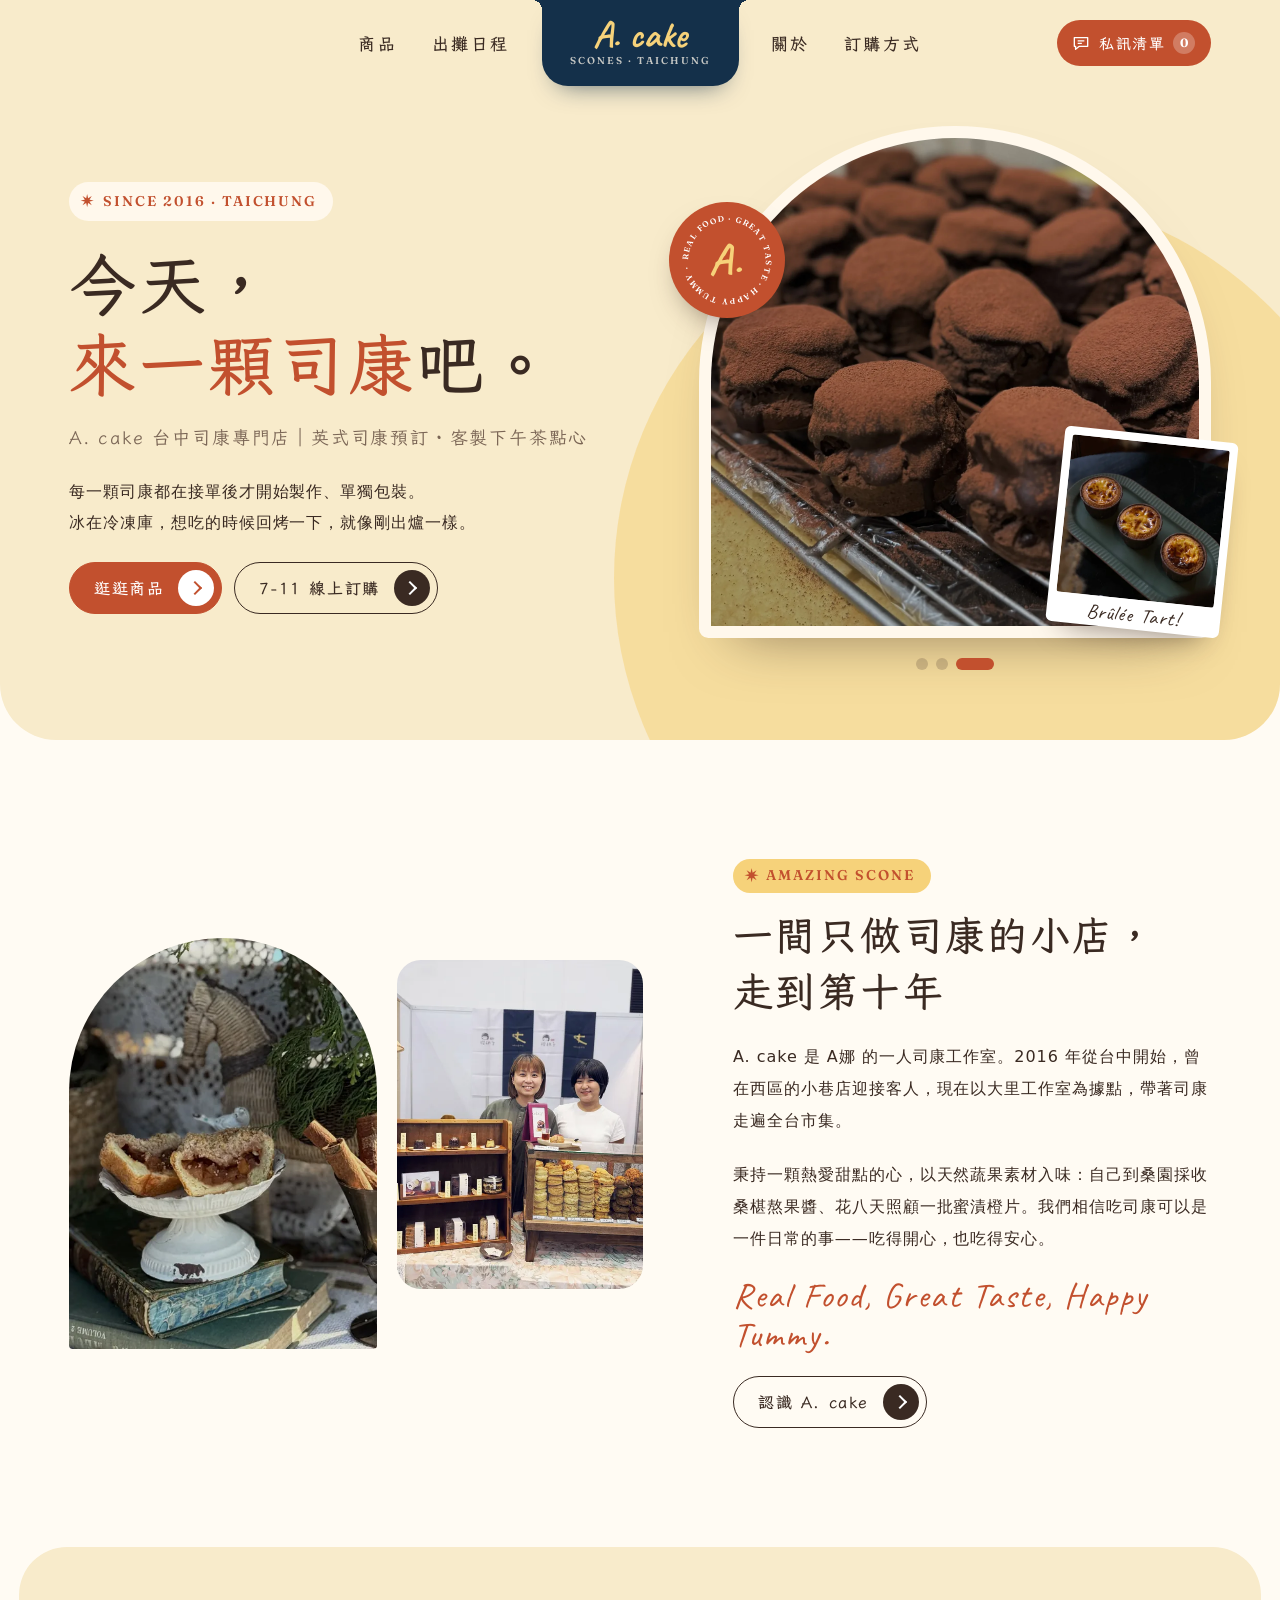
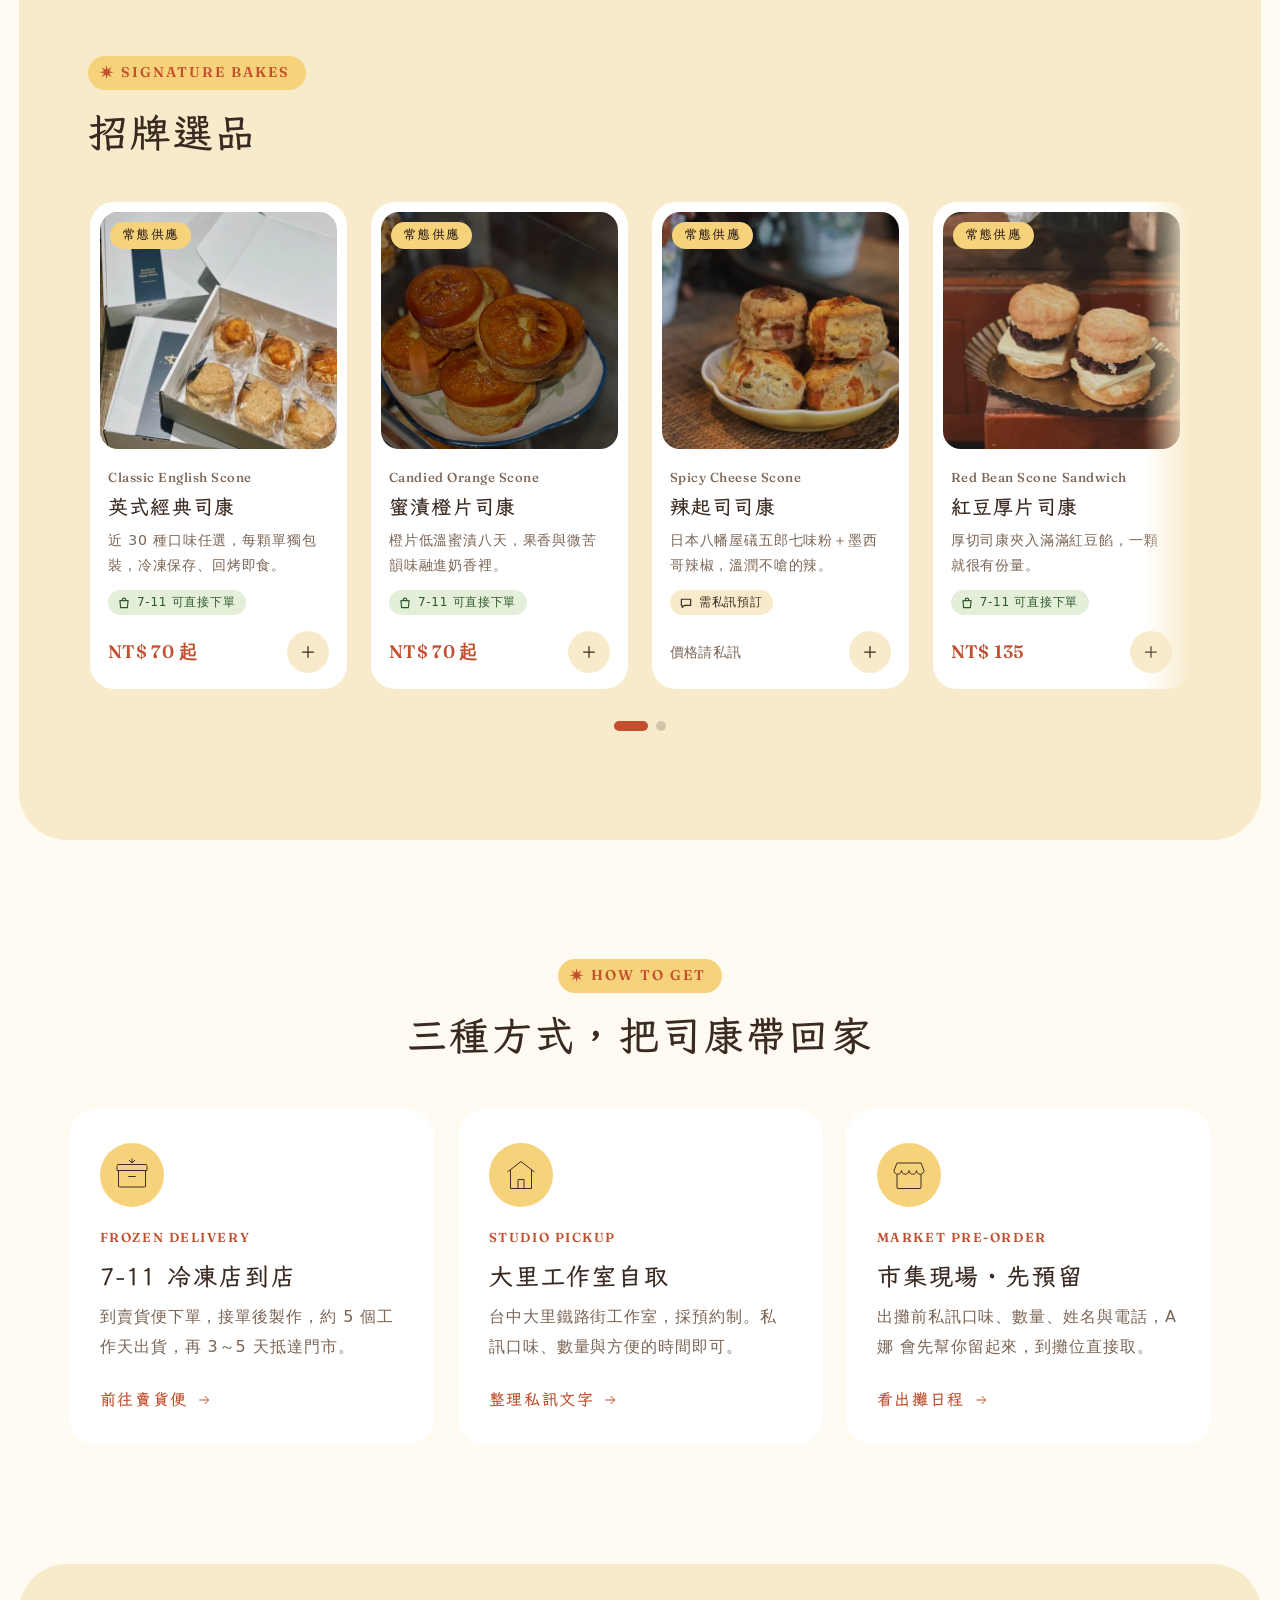
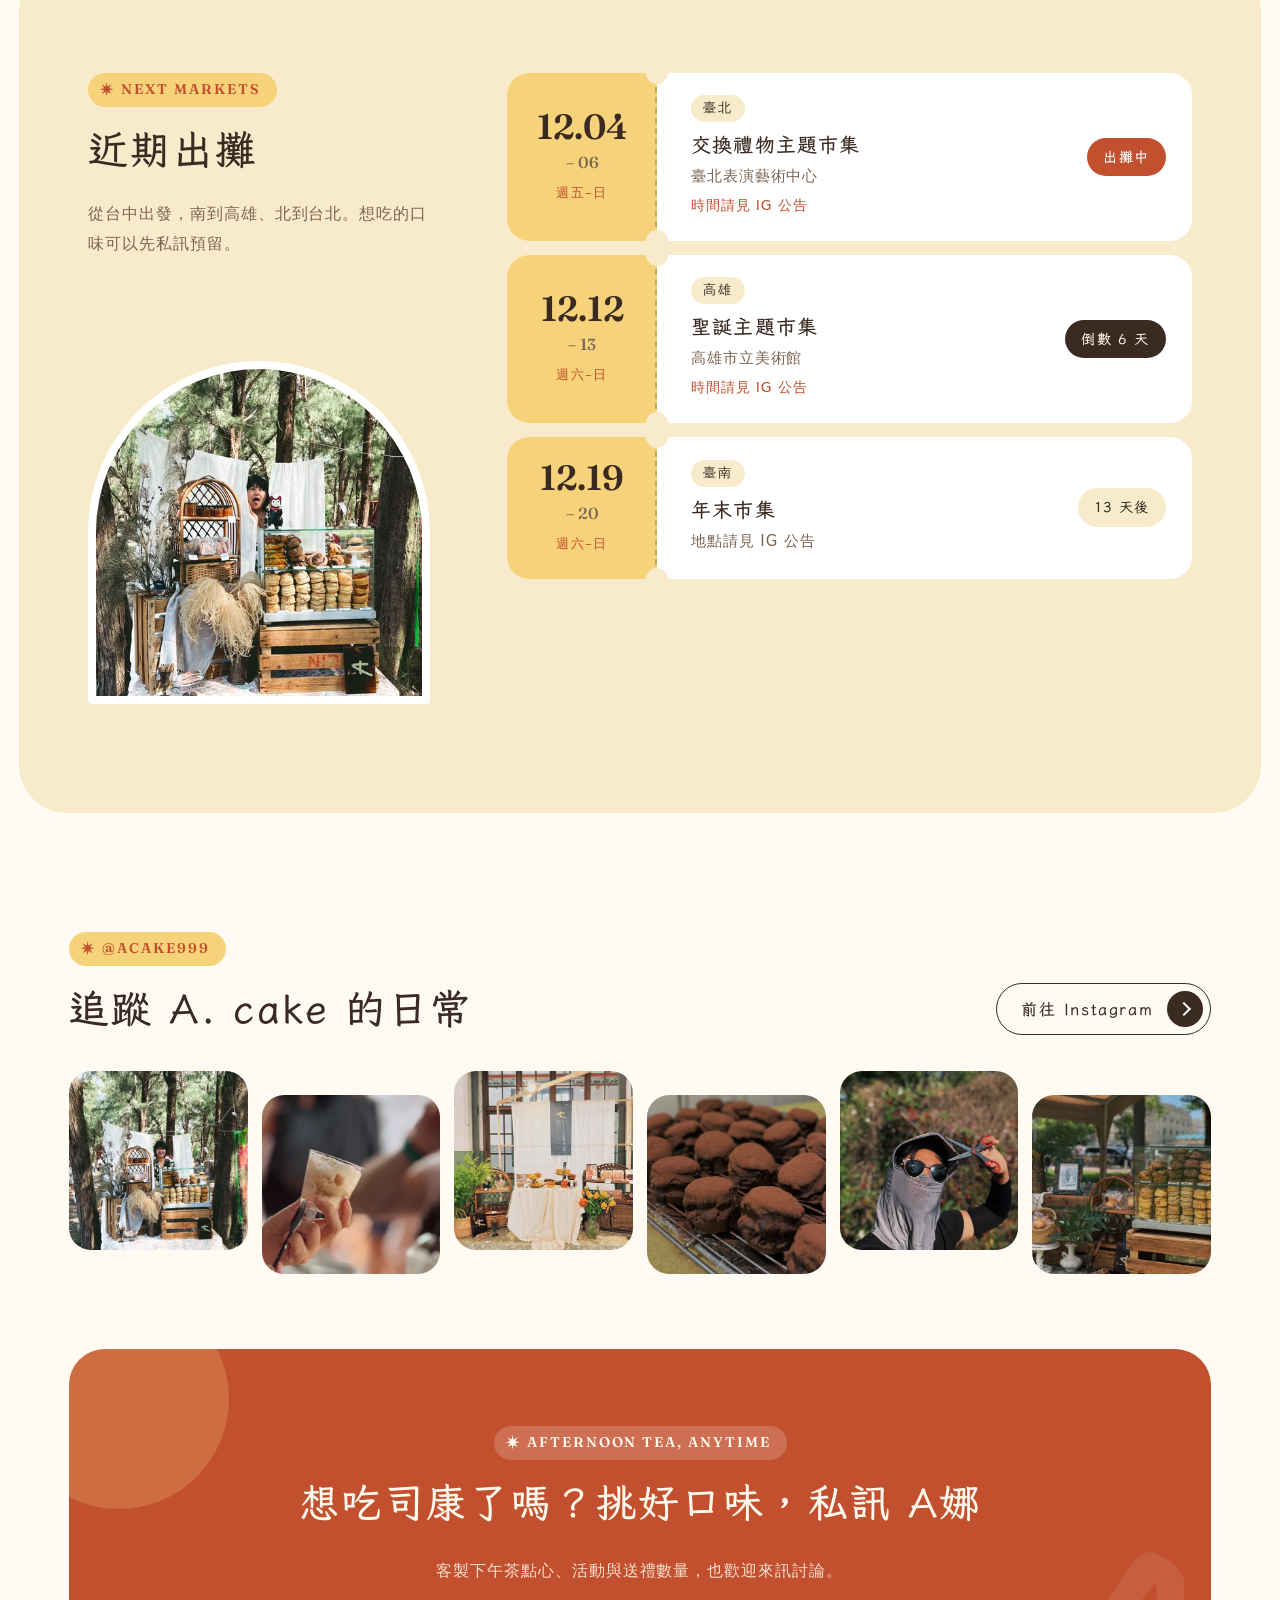
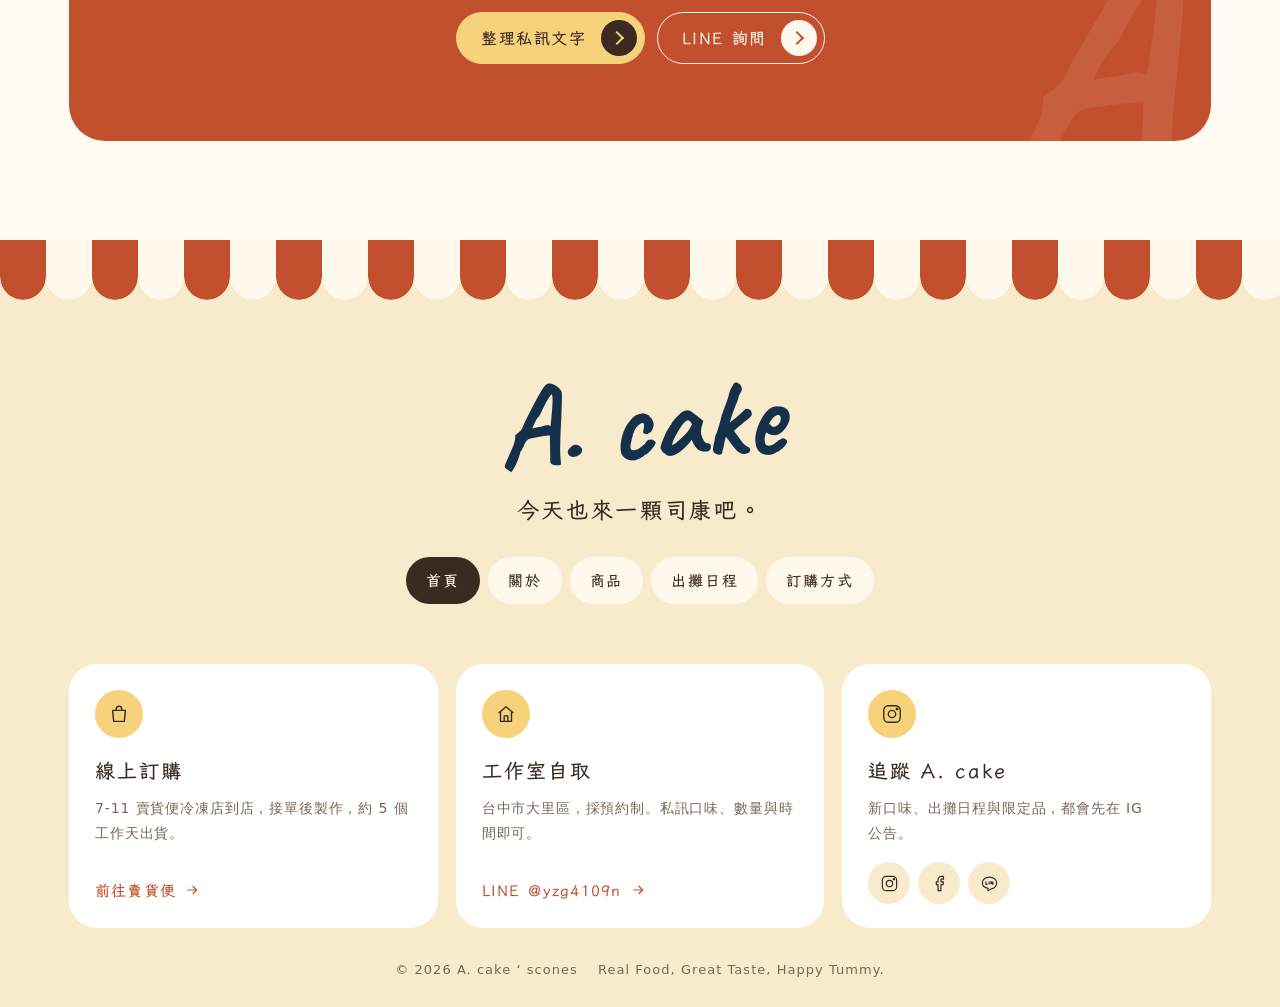
==== index.html @ ebda04af "A. cake 網站：首頁、商品、出攤日程、訂購方式、關於 - 商品資料 data/products.json、出攤日程 data/markets.json，Pages CMS 後台可編輯 - Git" ====
<!DOCTYPE html>
<html lang="zh-Hant-TW">
<head>
	<meta charset="UTF-8">
	<meta http-equiv="refresh" content="0; url=html/index.html">
	<title>A. cake ‘ scones</title>
	<link rel="icon" href="image/icon/icon-48.png" sizes="48x48" type="image/png">
	<link rel="icon" href="image/icon/icon-96.png" sizes="96x96" type="image/png">
	<link rel="icon" href="image/icon/icon-192.png" sizes="192x192" type="image/png">
	<link rel="apple-touch-icon" href="image/icon/icon-180.png">
	<link rel="canonical" href="html/index.html">
</head>
<body>
	<p><a href="html/index.html">前往 A. cake 網站</a></p>
	<script>location.replace('html/index.html');</script>
</body>
</html>
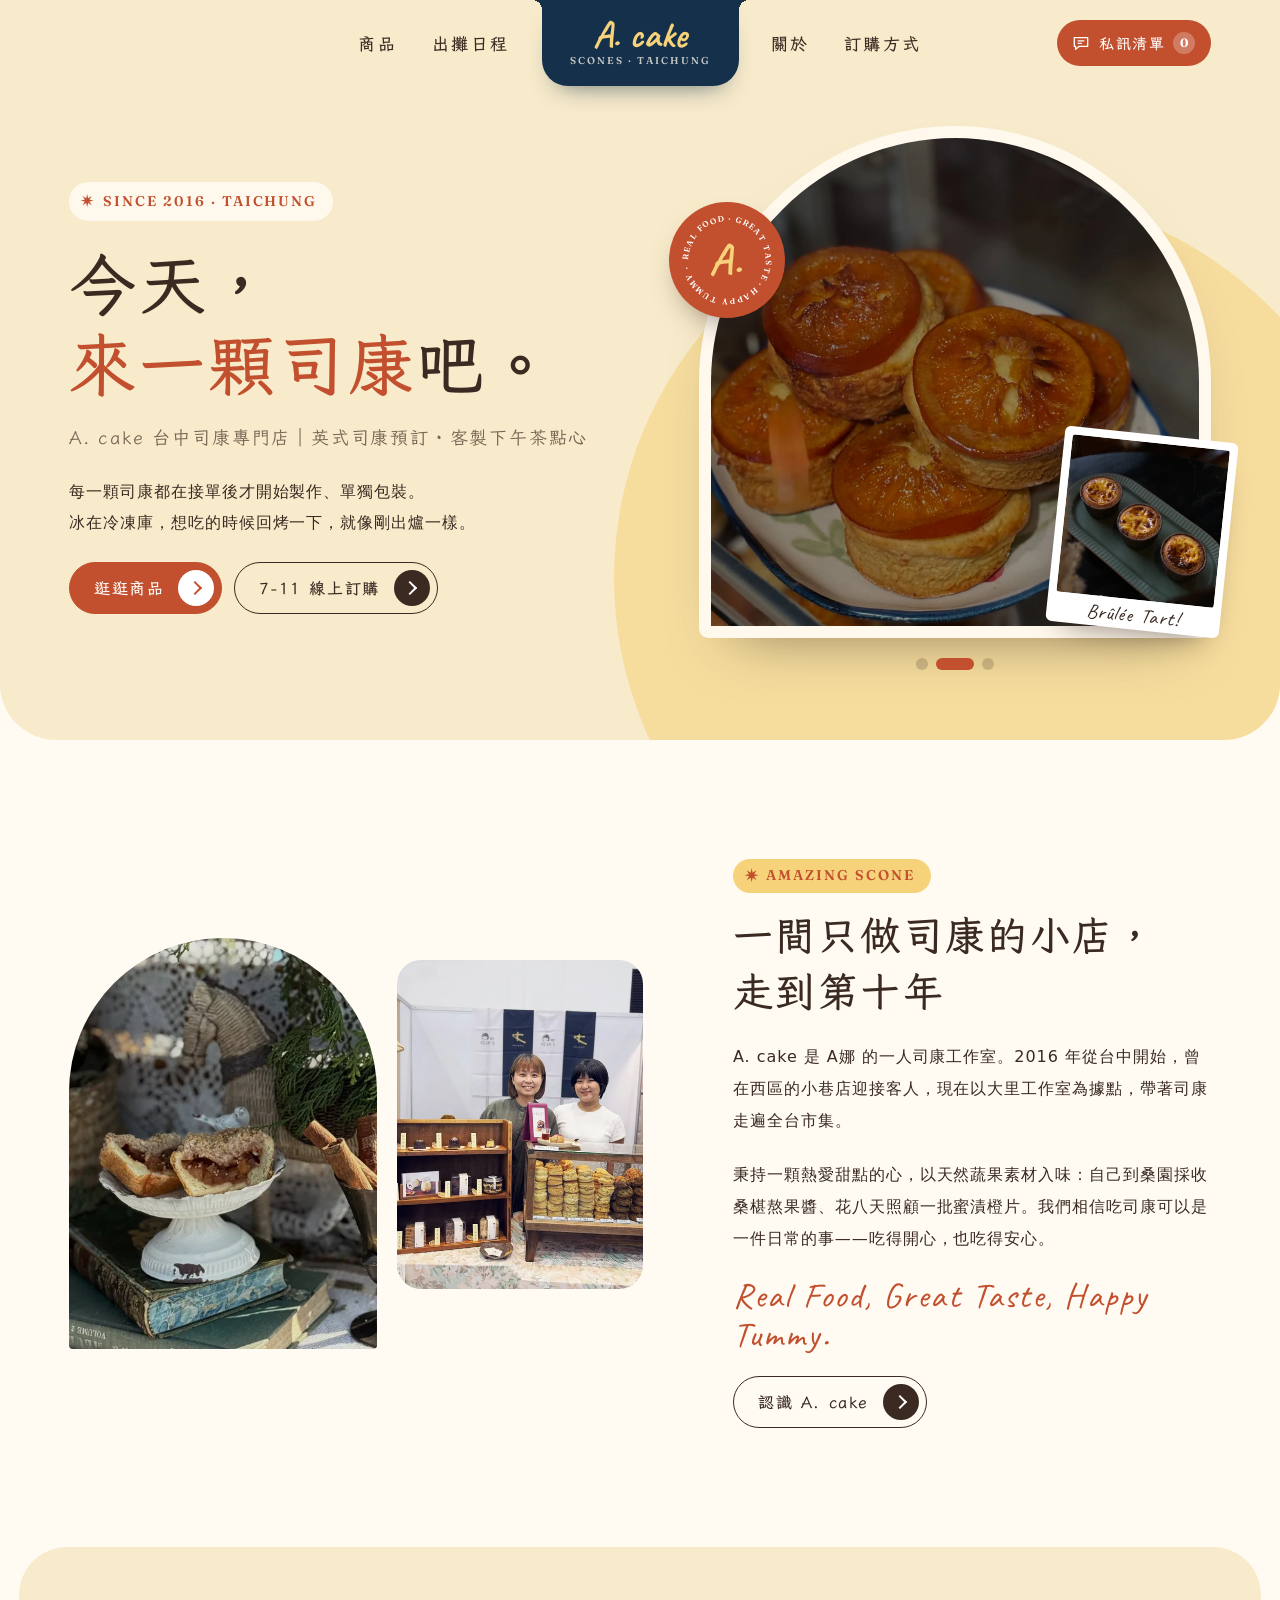
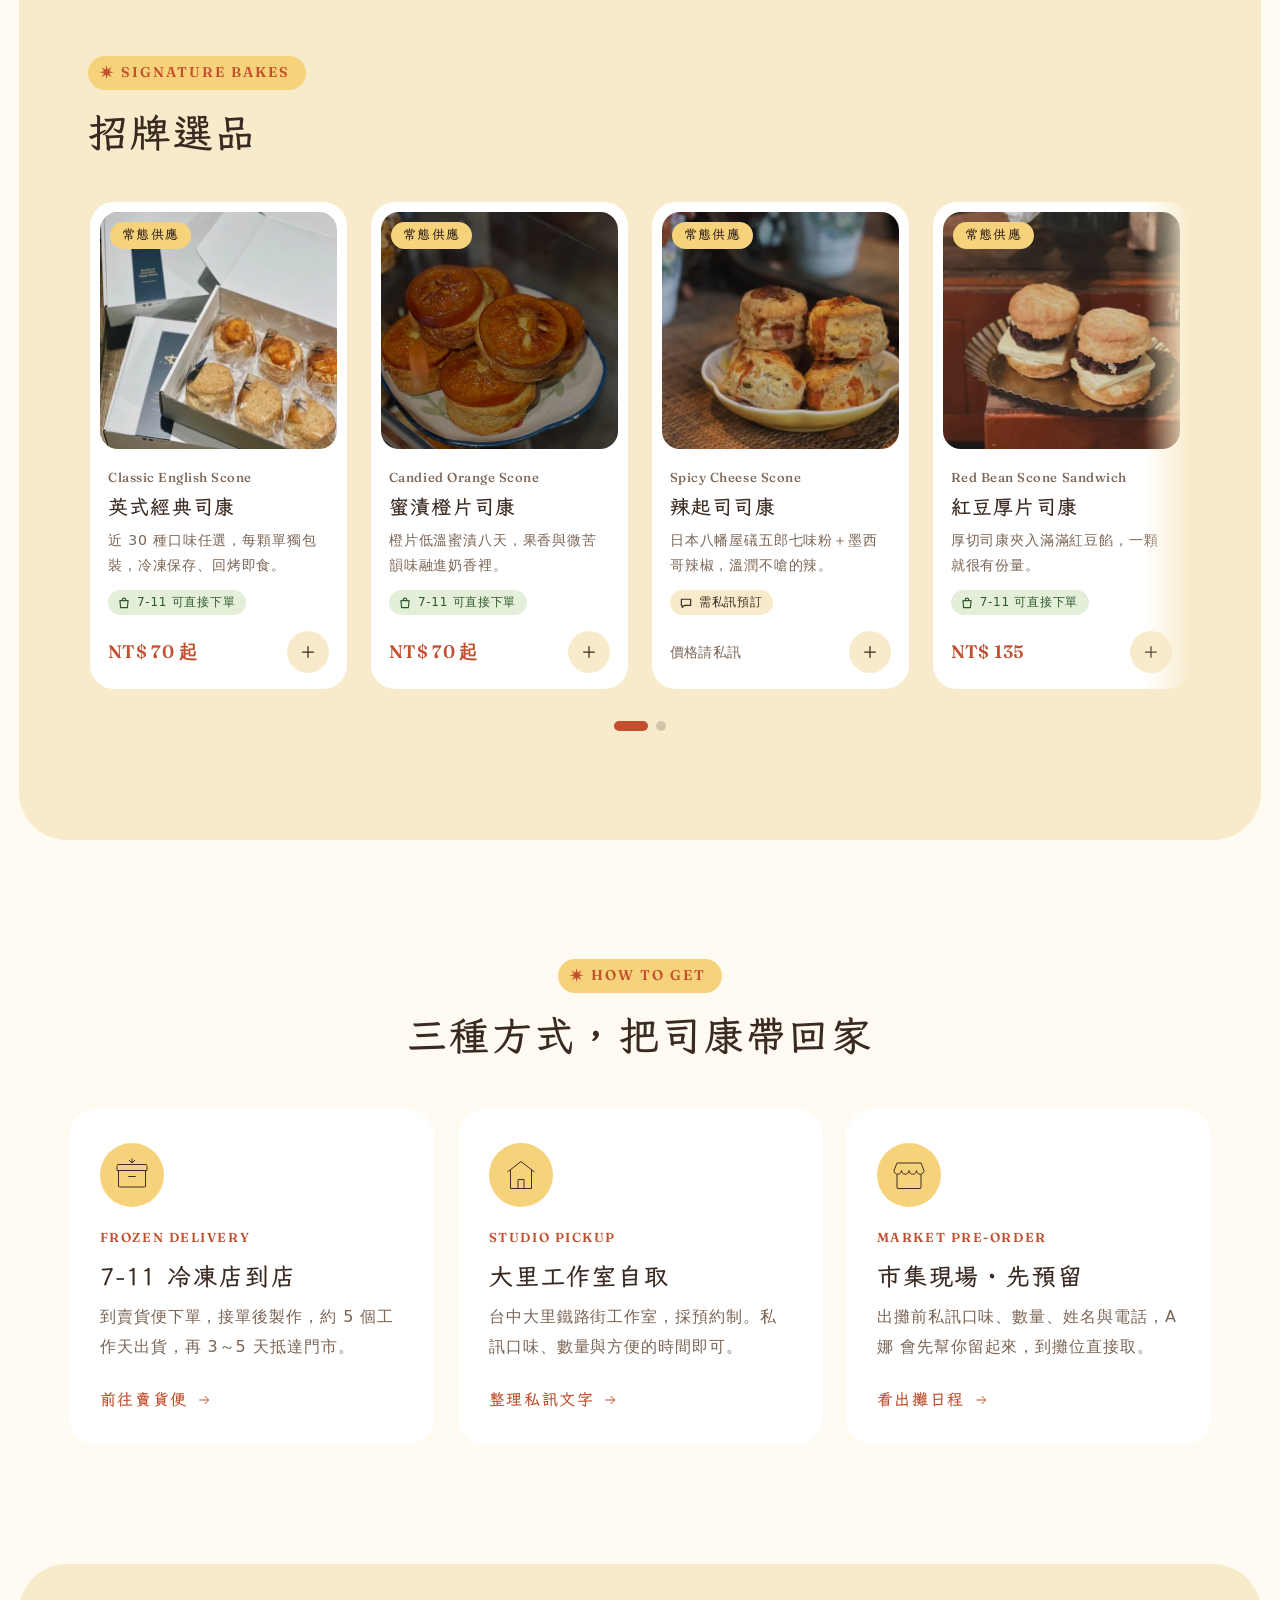
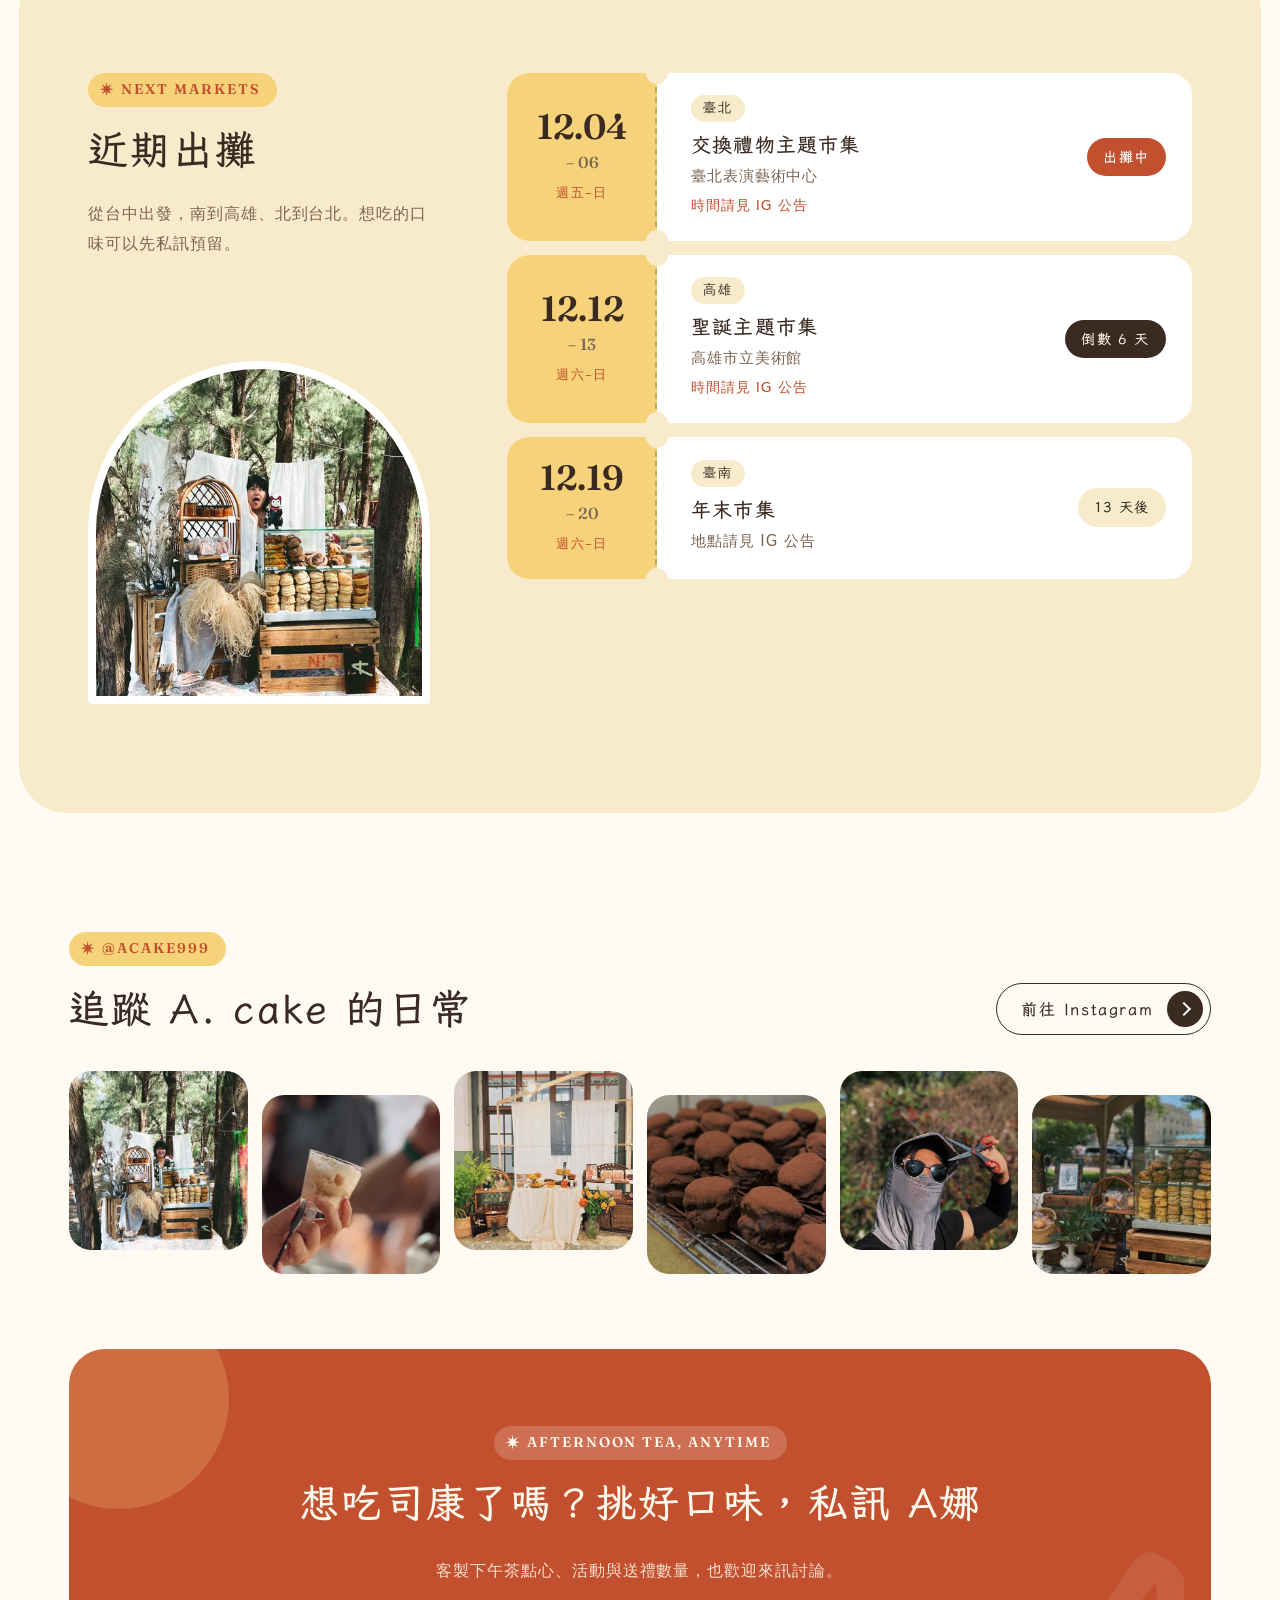
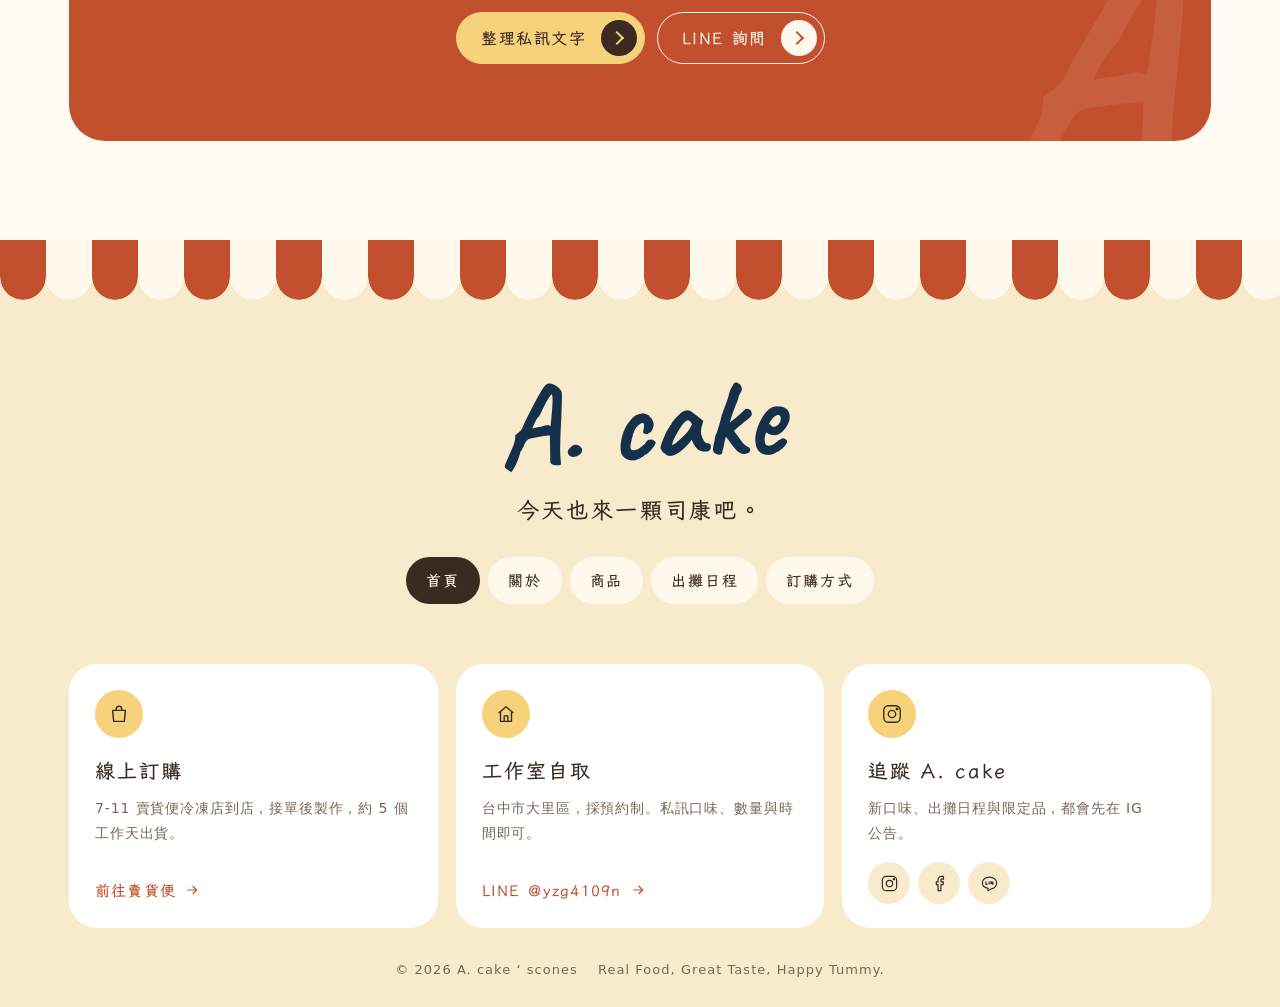
==== commit 33379797: "內部預覽版：全站 noindex，robots.txt 擋搜尋引擎 網址可以直接開來預覽，但不讓 Google 收錄。正式上線時刪掉各頁的 robots meta，並把 robots.txt 改回 A" ====
--- a/index.html
+++ b/index.html
@@ -2,6 +2,7 @@
 <html lang="zh-Hant-TW">
 <head>
 	<meta charset="UTF-8">
+	<meta name="robots" content="noindex, nofollow">
 	<meta http-equiv="refresh" content="0; url=html/index.html">
 	<title>A. cake ‘ scones</title>
 	<link rel="icon" href="image/icon/icon-48.png" sizes="48x48" type="image/png">
